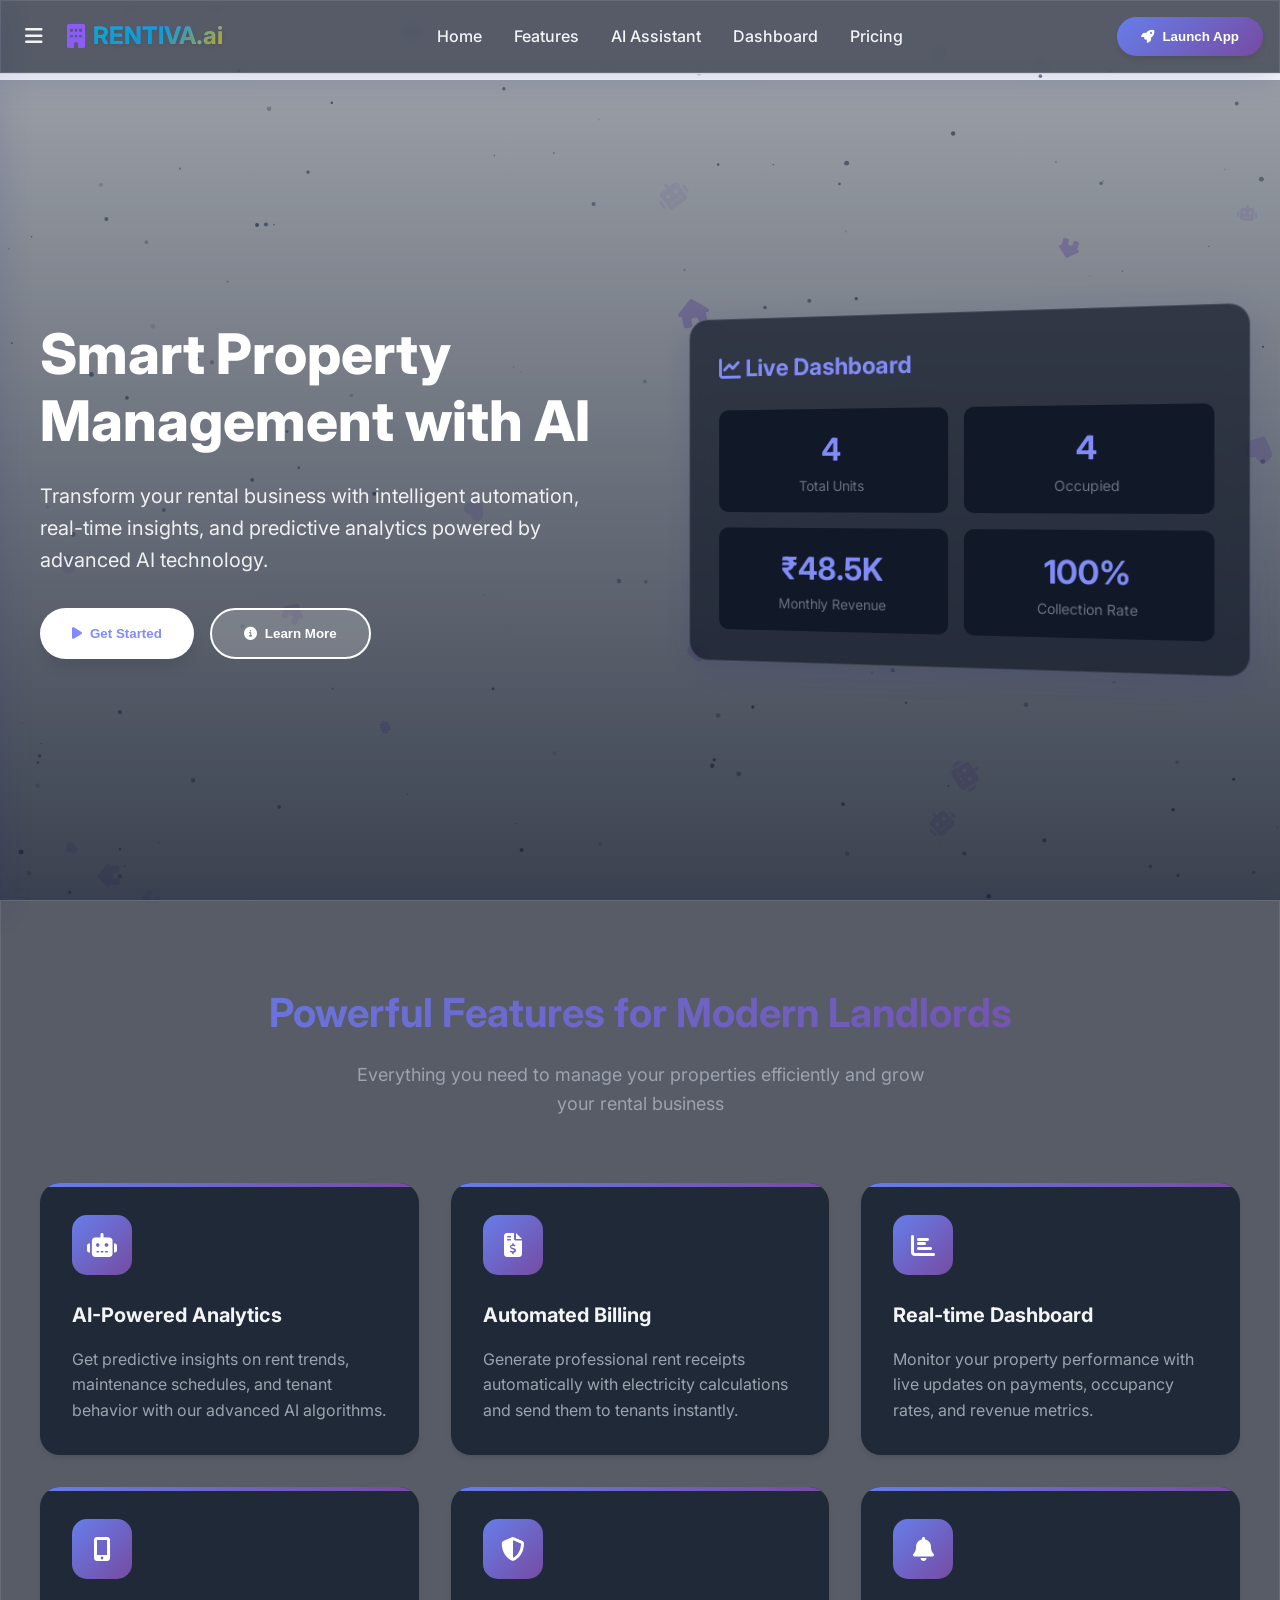
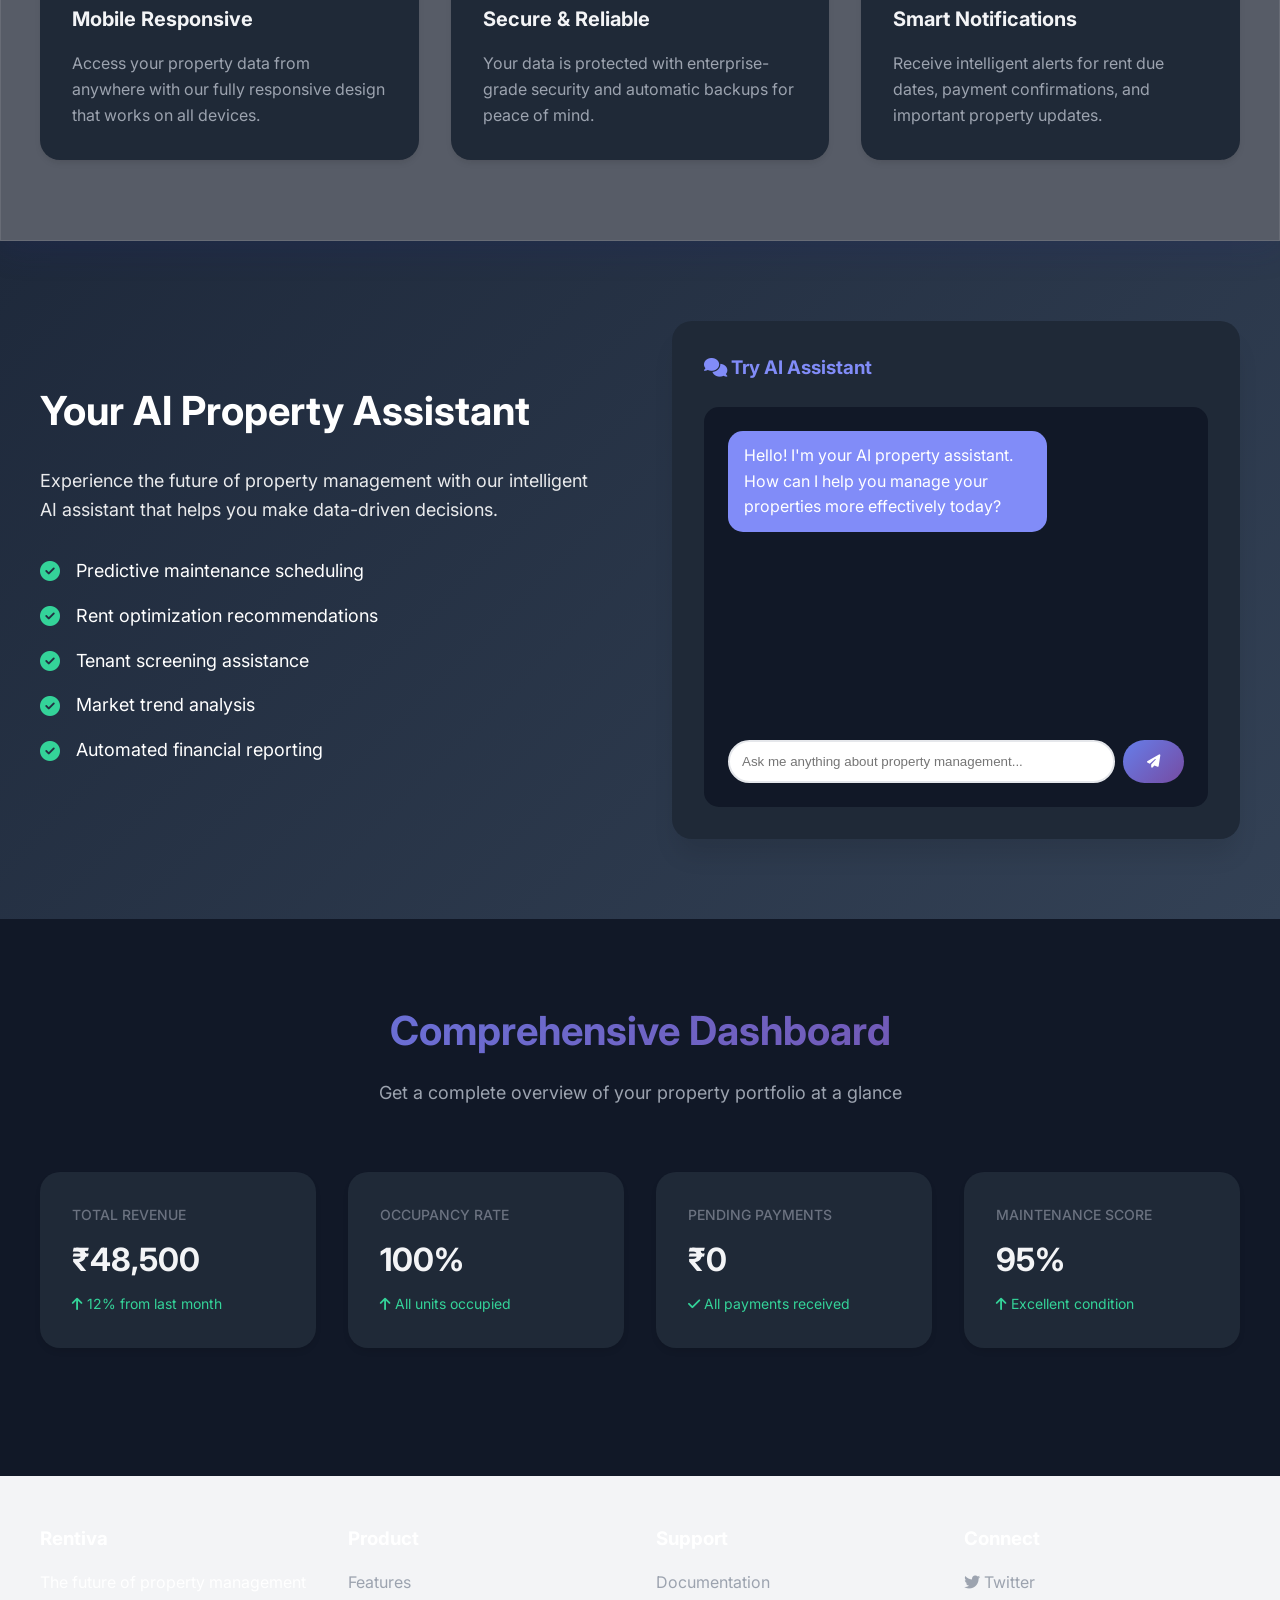
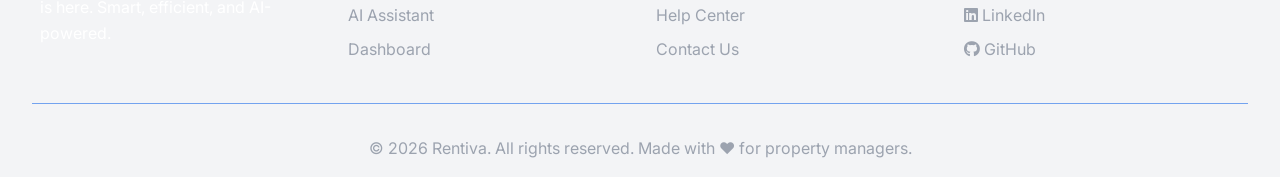
==== public/index.html @ 5ef9b789 "Added static HTML UI pages for Rentiva" ====
<!DOCTYPE html>
<html lang="en">

<head>
  <meta charset="UTF-8">
  <meta name="viewport" content="width=device-width, initial-scale=1.0">
  <title>RENTIVA.ai - AI-Powered Property Management</title>
  <link href="https://fonts.googleapis.com/css2?family=Inter:wght@300;400;500;600;700;800&display=swap"
    rel="stylesheet">
  <script src="https://cdn.tailwindcss.com"></script>
  <link rel="stylesheet" href="https://cdnjs.cloudflare.com/ajax/libs/font-awesome/6.4.0/css/all.min.css">
  <link rel="stylesheet" href="rentiva-gradient.css">
  <style>
    :root {
      --primary: #818cf8;
      --primary-dark: #6366f1;
      --secondary: #a78bfa;
      --accent: #f472b6;
      --success: #34d399;
      --warning: #fbbf24;
      --danger: #f87171;
      --dark: #f3f4f6;
      --light: #111827;
      --surface: #1f2937;
      --gradient: linear-gradient(135deg, #667eea 0%, #764ba2 100%);
      --gradient-2: linear-gradient(135deg, #f093fb 0%, #f5576c 100%);
      --shadow-sm: 0 1px 2px 0 rgba(0, 0, 0, 0.05);
      --shadow-md: 0 4px 6px -1px rgba(0, 0, 0, 0.1);
      --shadow-lg: 0 10px 15px -3px rgba(0, 0, 0, 0.1);
      --shadow-xl: 0 20px 25px -5px rgba(0, 0, 0, 0.1);
      --transition: all 0.3s cubic-bezier(0.4, 0, 0.2, 1);
    }

    /* Light theme (default) */
    body {
      --bg-color: #ffffff;
      --text-color: #1f2937;
      --text-muted: #6b7280;
      --text-secondary: #9ca3af;
      --card-bg: #ffffff;
      --border-color: #e5e7eb;
    }

    /* Dark theme */
    body[data-theme="dark"] {
      --bg-color: #111827;
      --text-color: #f9fafb;
      --text-muted: #9ca3af;
      --text-secondary: #6b7280;
      --card-bg: #1f2937;
      --border-color: #374151;
    }

    * {
      margin: 0;
      padding: 0;
      box-sizing: border-box;
    }

    body {
      font-family: 'Inter', sans-serif;
      line-height: 1.6;
      color: var(--text-color);
      background: var(--bg-color);
      min-height: 100vh;
      transition: var(--transition);
    }

    /* Navigation */
    nav {
      position: fixed;
      top: 0;
      width: 100%;
      background: var(--card-bg);
      border-bottom: 1px solid var(--border-color);
      -webkit-backdrop-filter: blur(10px);
      backdrop-filter: blur(10px);
      z-index: 1000;
      box-shadow: var(--shadow-md);
      transition: var(--transition);
    }

    .nav-container {
      max-width: 100%;
      /* Full width for far-left alignment */
      margin: 0;
      padding: 1rem 1rem;
      display: flex;
      justify-content: space-between;
      align-items: center;
    }

    .logo {
      font-size: 1.5rem;
      font-weight: 800;
      background: linear-gradient(135deg, #06b6d4 0%, #0ea5e9 50%, #eab308 100%);
      -webkit-background-clip: text;
      background-clip: text;
      color: transparent;
      -webkit-text-fill-color: transparent;
      display: flex;
      align-items: center;
      gap: 0.5rem;
      white-space: nowrap;
    }

    .nav-links {
      display: flex;
      gap: 2rem;
      list-style: none;
    }

    .nav-links a {
      text-decoration: none;
      color: var(--dark);
      font-weight: 500;
      transition: var(--transition);
      position: relative;
    }

    .nav-links a:hover {
      color: var(--primary);
    }

    .nav-links a::after {
      content: '';
      position: absolute;
      bottom: -5px;
      left: 0;
      width: 0;
      height: 2px;
      background: var(--primary);
      transition: var(--transition);
    }

    .nav-links a:hover::after {
      width: 100%;
    }

    .cta-button {
      background: var(--gradient);
      color: white;
      padding: 0.75rem 1.5rem;
      border: none;
      border-radius: 50px;
      font-weight: 600;
      cursor: pointer;
      transition: var(--transition);
      box-shadow: var(--shadow-md);
      text-decoration: none;
      display: inline-flex;
      align-items: center;
      gap: 0.5rem;
    }

    .cta-button:hover {
      transform: translateY(-2px);
      box-shadow: var(--shadow-xl);
    }

    /* Hero Section */
    .hero {
      margin-top: 80px;
      padding: 4rem 2rem;
      position: relative;
      overflow: hidden;
      min-height: calc(100vh - 80px);
      display: flex;
      align-items: center;
    }

    #bg-video {
      position: absolute;
      top: 50%;
      left: 50%;
      min-width: 100%;
      min-height: 100%;
      width: auto;
      height: auto;
      transform: translate(-50%, -50%);
      z-index: -1;
      object-fit: cover;
      filter: brightness(0.4);
    }


    .hero::before {
      content: '';
      position: absolute;
      top: 0;
      left: 0;
      right: 0;
      bottom: 0;
      background: linear-gradient(to bottom, rgba(17, 24, 39, 0.4), rgba(17, 24, 39, 0.8));
      z-index: 0;
    }


    .hero-container {
      max-width: 1200px;
      margin: 0 auto;
      display: grid;
      grid-template-columns: 1fr 1fr;
      gap: 4rem;
      align-items: center;
      position: relative;
      z-index: 1;
    }

    .hero-content h1 {
      font-size: 3.5rem;
      font-weight: 800;
      color: white;
      margin-bottom: 1.5rem;
      line-height: 1.2;
      animation: fadeInUp 0.8s ease-out;
    }

    .hero-content p {
      font-size: 1.25rem;
      color: rgba(255, 255, 255, 0.9);
      margin-bottom: 2rem;
      animation: fadeInUp 0.8s ease-out 0.2s both;
    }

    .hero-buttons {
      display: flex;
      gap: 1rem;
      animation: fadeInUp 0.8s ease-out 0.4s both;
    }

    .btn-primary,
    .btn-secondary {
      padding: 1rem 2rem;
      border: none;
      border-radius: 50px;
      font-weight: 600;
      cursor: pointer;
      transition: var(--transition);
      text-decoration: none;
      display: inline-flex;
      align-items: center;
      gap: 0.5rem;
    }

    .btn-primary {
      background: white;
      color: var(--primary);
      box-shadow: var(--shadow-lg);
    }

    .btn-primary:hover {
      transform: translateY(-2px);
      box-shadow: var(--shadow-xl);
    }

    .btn-secondary {
      background: rgba(255, 255, 255, 0.2);
      color: white;
      border: 2px solid white;
    }

    .btn-secondary:hover {
      background: white;
      color: var(--primary);
    }

    .hero-image {
      position: relative;
      animation: float 3s ease-in-out infinite;
    }

    .hero-card {
      background: var(--surface);
      border-radius: 20px;
      padding: 2rem;
      box-shadow: var(--shadow-xl);
      transform: perspective(1000px) rotateY(-10deg);
      transition: var(--transition);
    }

    .hero-card:hover {
      transform: perspective(1000px) rotateY(0deg);
    }

    .hero-card h3 {
      color: var(--primary);
      margin-bottom: 1rem;
      font-size: 1.5rem;
    }

    .stat-grid {
      display: grid;
      grid-template-columns: repeat(2, 1fr);
      gap: 1rem;
      margin-top: 1.5rem;
    }

    .stat-item {
      text-align: center;
      padding: 1rem;
      background: var(--light);
      border-radius: 10px;
    }

    .stat-number {
      font-size: 2rem;
      font-weight: 700;
      color: var(--primary);
    }

    .stat-label {
      font-size: 0.875rem;
      color: var(--text-muted);
    }

    /* Features Section */
    .features {
      padding: 5rem 2rem;
      background: var(--light);
    }

    .features-container {
      max-width: 1200px;
      margin: 0 auto;
    }

    .section-header {
      text-align: center;
      margin-bottom: 4rem;
    }

    .section-header h2 {
      font-size: 2.5rem;
      font-weight: 700;
      margin-bottom: 1rem;
      background: var(--gradient);
      -webkit-background-clip: text;
      -moz-background-clip: text;
      -ms-background-clip: text;
      background-clip: text;
      -webkit-text-fill-color: transparent;
    }

    .section-header p {
      font-size: 1.125rem;
      color: var(--text-secondary);
      max-width: 600px;
      margin: 0 auto;
    }

    .features-grid {
      display: grid;
      grid-template-columns: repeat(auto-fit, minmax(300px, 1fr));
      gap: 2rem;
    }

    .feature-card {
      background: var(--surface);
      padding: 2rem;
      border-radius: 20px;
      box-shadow: var(--shadow-md);
      transition: var(--transition);
      position: relative;
      overflow: hidden;
    }

    .feature-card::before {
      content: '';
      position: absolute;
      top: 0;
      left: 0;
      right: 0;
      height: 4px;
      background: var(--gradient);
    }

    .feature-card:hover {
      transform: translateY(-5px);
      box-shadow: var(--shadow-xl);
    }

    .feature-icon {
      width: 60px;
      height: 60px;
      background: var(--gradient);
      border-radius: 15px;
      display: flex;
      align-items: center;
      justify-content: center;
      margin-bottom: 1.5rem;
      font-size: 1.5rem;
      color: white;
    }

    .feature-card h3 {
      font-size: 1.25rem;
      margin-bottom: 1rem;
      color: var(--dark);
    }

    .feature-card p {
      color: var(--text-secondary);
      line-height: 1.6;
    }

    /* AI Section */
    .ai-section {
      padding: 5rem 2rem;
      background: linear-gradient(135deg, #1e293b 0%, #334155 100%);
      color: white;
    }

    .ai-container {
      max-width: 1200px;
      margin: 0 auto;
      display: grid;
      grid-template-columns: 1fr 1fr;
      gap: 4rem;
      align-items: center;
    }

    .ai-content h2 {
      font-size: 2.5rem;
      font-weight: 700;
      margin-bottom: 1.5rem;
    }

    .ai-content p {
      font-size: 1.125rem;
      margin-bottom: 2rem;
      opacity: 0.9;
    }

    .ai-features {
      list-style: none;
    }

    .ai-features li {
      display: flex;
      align-items: center;
      gap: 1rem;
      margin-bottom: 1rem;
      font-size: 1.125rem;
    }

    .ai-features i {
      color: var(--success);
      font-size: 1.25rem;
    }

    .ai-demo {
      background: var(--surface);
      border-radius: 20px;
      padding: 2rem;
      box-shadow: var(--shadow-xl);
      color: var(--dark);
    }

    .ai-demo h3 {
      color: var(--primary);
      margin-bottom: 1.5rem;
    }

    .chat-interface {
      background: var(--light);
      border-radius: 15px;
      padding: 1.5rem;
      height: 400px;
      display: flex;
      flex-direction: column;
    }

    .chat-messages {
      flex: 1;
      overflow-y: auto;
      margin-bottom: 1rem;
    }

    .message {
      margin-bottom: 1rem;
      display: flex;
      gap: 0.5rem;
    }

    .message.user {
      flex-direction: row-reverse;
    }

    .message-bubble {
      max-width: 70%;
      padding: 0.75rem 1rem;
      border-radius: 15px;
      background: var(--primary);
      color: white;
      position: relative;
      animation: messageSlide 0.3s ease-out;
    }

    .message.user .message-bubble {
      background: var(--gradient);
    }

    .typing-indicator {
      display: inline-flex;
      align-items: center;
      gap: 0.25rem;
    }

    .typing-dot {
      width: 8px;
      height: 8px;
      border-radius: 50%;
      background: currentColor;
      animation: typing 1.4s infinite;
    }

    .typing-dot:nth-child(2) {
      animation-delay: 0.2s;
    }

    .typing-dot:nth-child(3) {
      animation-delay: 0.4s;
    }

    @keyframes typing {

      0%,
      60%,
      100% {
        transform: translateY(0);
      }

      30% {
        transform: translateY(-10px);
      }
    }

    @keyframes messageSlide {
      from {
        opacity: 0;
        transform: translateY(20px);
      }

      to {
        opacity: 1;
        transform: translateY(0);
      }
    }

    .chat-input {
      display: flex;
      gap: 0.5rem;
    }

    .chat-input input {
      flex: 1;
      padding: 0.75rem;
      border: 2px solid #e5e7eb;
      border-radius: 25px;
      outline: none;
      transition: var(--transition);
    }

    .chat-input input:focus {
      border-color: var(--primary);
    }

    .chat-input button {
      background: var(--gradient);
      color: white;
      border: none;
      padding: 0.75rem 1.5rem;
      border-radius: 25px;
      cursor: pointer;
      transition: var(--transition);
    }

    /* Dashboard Section */
    .dashboard {
      padding: 5rem 2rem;
      background: var(--light);
    }

    .dashboard-container {
      max-width: 1200px;
      margin: 0 auto;
      color: var(--dark);
    }

    .dashboard-grid {
      display: grid;
      grid-template-columns: repeat(auto-fit, minmax(250px, 1fr));
      gap: 2rem;
      margin-bottom: 3rem;
    }

    .dashboard-card {
      background: var(--surface);
      padding: 2rem;
      border-radius: 20px;
      box-shadow: var(--shadow-md);
      transition: var(--transition);
    }

    .dashboard-card:hover {
      transform: translateY(-5px);
      box-shadow: var(--shadow-xl);
    }

    .dashboard-card h3 {
      color: var(--text-muted);
      font-size: 0.875rem;
      font-weight: 500;
      margin-bottom: 0.5rem;
      text-transform: uppercase;
    }

    .dashboard-card .value {
      font-size: 2rem;
      font-weight: 700;
      color: var(--dark);
    }

    .dashboard-card .change {
      font-size: 0.875rem;
      margin-top: 0.5rem;
    }

    .change.positive {
      color: var(--success);
    }

    .change.negative {
      color: var(--danger);
    }

    /* Footer */
    footer {
      background: var(--dark);
      color: white;
      padding: 3rem 2rem 1rem;
    }

    .footer-container {
      max-width: 1200px;
      margin: 0 auto;
      display: grid;
      grid-template-columns: repeat(auto-fit, minmax(250px, 1fr));
      gap: 2rem;
      margin-bottom: 2rem;
    }

    .footer-section h3 {
      margin-bottom: 1rem;
      color: white;
    }

    .footer-section ul {
      list-style: none;
    }

    .footer-section ul li {
      margin-bottom: 0.5rem;
    }

    .footer-section a {
      color: var(--text-secondary);
      text-decoration: none;
      transition: var(--transition);
    }

    .footer-section a:hover {
      color: white;
    }

    .footer-bottom {
      text-align: center;
      padding-top: 2rem;
      border-top: 1px solid #73a3ef;
      color: var(--text-secondary);
    }

    /* Animations */
    @keyframes fadeInUp {
      from {
        opacity: 0;
        transform: translateY(30px);
      }

      to {
        opacity: 1;
        transform: translateY(0);
      }
    }

    @keyframes float {

      0%,
      100% {
        transform: translateY(0);
      }

      50% {
        transform: translateY(-10px);
      }
    }

    /* Sidebar Styles */
    .sidebar {
      position: fixed;
      top: 0;
      left: -350px;
      width: 350px;
      height: 100vh;
      background: white;
      box-shadow: 2px 0 10px rgba(0, 0, 0, 0.1);
      z-index: 2000;
      transition: left 0.3s ease;
      overflow-y: auto;
    }

    .sidebar.active {
      left: 0;
    }

    .sidebar-header {
      padding: 2rem;
      background: var(--gradient);
      color: white;
      position: relative;
    }

    .profile-section {
      display: flex;
      align-items: center;
      gap: 1rem;
    }

    .profile-photo {
      position: relative;
      width: 60px;
      height: 60px;
    }

    .profile-photo img {
      width: 100%;
      height: 100%;
      border-radius: 50%;
      object-fit: cover;
      border: 3px solid white;
    }

    .profile-status {
      position: absolute;
      bottom: 0;
      right: 0;
      width: 16px;
      height: 16px;
      border-radius: 50%;
      border: 2px solid white;
    }

    .profile-status.online {
      background: #10b981;
    }

    .profile-status.offline {
      background: #6b7280;
    }

    .profile-info {
      flex: 1;
    }

    .user-type {
      font-size: 0.875rem;
      opacity: 0.9;
      font-weight: 500;
    }

    .user-name {
      font-size: 1.125rem;
      font-weight: 600;
    }

    .sidebar-close {
      position: absolute;
      top: 1rem;
      right: 1rem;
      background: rgba(255, 255, 255, 0.2);
      border: none;
      color: white;
      width: 30px;
      height: 30px;
      border-radius: 50%;
      cursor: pointer;
      display: flex;
      align-items: center;
      justify-content: center;
      transition: background 0.3s ease;
    }

    .sidebar-close:hover {
      background: rgba(255, 255, 255, 0.3);
    }

    .sidebar-content {
      padding: 2rem;
    }

    .sidebar-section {
      margin-bottom: 2rem;
    }

    .sidebar-section h4 {
      color: var(--dark);
      font-size: 0.875rem;
      font-weight: 600;
      text-transform: uppercase;
      margin-bottom: 1rem;
      opacity: 0.7;
    }

    .sidebar-btn {
      width: 100%;
      padding: 0.75rem 1rem;
      background: transparent;
      border: 1px solid #e5e7eb;
      border-radius: 8px;
      cursor: pointer;
      display: flex;
      align-items: center;
      gap: 0.75rem;
      font-size: 0.875rem;
      color: var(--dark);
      transition: all 0.3s ease;
      margin-bottom: 0.5rem;
    }

    .sidebar-btn:hover {
      background: var(--gradient);
      color: white;
      border-color: transparent;
    }

    .sidebar-btn.logout-btn {
      background: var(--danger);
      color: white;
      border-color: var(--danger);
    }

    .sidebar-btn.logout-btn:hover {
      background: #dc2626;
      border-color: #dc2626;
    }

    .sidebar-toggle {
      background: transparent;
      border: none;
      color: var(--dark);
      font-size: 1.25rem;
      cursor: pointer;
      padding: 0.5rem;
      border-radius: 8px;
      transition: background 0.3s ease;
    }

    .sidebar-toggle:hover {
      background: rgba(0, 0, 0, 0.1);
    }

    /* Auth Modal Styles */
    .auth-modal {
      position: fixed;
      top: 0;
      left: 0;
      width: 100%;
      height: 100%;
      background: rgba(0, 0, 0, 0.5);
      display: none;
      align-items: center;
      justify-content: center;
      z-index: 3000;
      -webkit-backdrop-filter: blur(5px);
      backdrop-filter: blur(5px);
    }

    .auth-modal.active {
      display: flex;
    }

    .auth-modal-content {
      background: white;
      border-radius: 20px;
      width: 90%;
      max-width: 500px;
      max-height: 90vh;
      overflow-y: auto;
      position: relative;
      animation: modalSlideIn 0.3s ease;
    }

    @keyframes modalSlideIn {
      from {
        opacity: 0;
        transform: translateY(-50px);
      }

      to {
        opacity: 1;
        transform: translateY(0);
      }
    }

    .auth-modal-header {
      padding: 2rem 2rem 1rem;
      border-bottom: 1px solid #e5e7eb;
      display: flex;
      justify-content: space-between;
      align-items: center;
    }

    .auth-modal-header h2 {
      color: var(--dark);
      font-size: 1.5rem;
      margin: 0;
    }

    .modal-close {
      background: transparent;
      border: none;
      color: var(--text-muted);
      font-size: 1.25rem;
      cursor: pointer;
      width: 30px;
      height: 30px;
      border-radius: 50%;
      display: flex;
      align-items: center;
      justify-content: center;
      transition: background 0.3s ease;
    }

    .modal-close:hover {
      background: rgba(0, 0, 0, 0.1);
    }

    .auth-tabs {
      display: flex;
      padding: 1rem 2rem 0;
      gap: 1rem;
    }

    .auth-tab {
      flex: 1;
      padding: 0.75rem 1rem;
      background: transparent;
      border: 2px solid #e5e7eb;
      border-radius: 10px;
      cursor: pointer;
      font-weight: 500;
      color: var(--dark);
      transition: all 0.3s ease;
      display: flex;
      align-items: center;
      justify-content: center;
      gap: 0.5rem;
    }

    .auth-tab.active {
      background: var(--gradient);
      color: white;
      border-color: transparent;
    }

    .auth-forms {
      padding: 2rem;
    }

    .auth-form {
      animation: fadeIn 0.3s ease;
    }

    @keyframes fadeIn {
      from {
        opacity: 0;
      }

      to {
        opacity: 1;
      }
    }

    .form-sections {
      margin-bottom: 1.5rem;
    }

    .form-section {
      display: none;
    }

    .form-section.active {
      display: block;
    }

    .form-section h3 {
      color: var(--dark);
      font-size: 1.25rem;
      margin-bottom: 1.5rem;
      text-align: center;
    }

    .form-group {
      margin-bottom: 1.5rem;
    }

    .form-group label {
      display: block;
      margin-bottom: 0.5rem;
      color: var(--dark);
      font-weight: 500;
    }

    .form-group input {
      width: 100%;
      padding: 0.75rem 1rem;
      border: 2px solid #e5e7eb;
      border-radius: 10px;
      font-size: 1rem;
      transition: border-color 0.3s ease;
    }

    .form-group input:focus {
      outline: none;
      border-color: var(--primary);
    }

    .auth-submit-btn {
      width: 100%;
      padding: 1rem;
      background: var(--gradient);
      color: white;
      border: none;
      border-radius: 10px;
      font-size: 1rem;
      font-weight: 600;
      cursor: pointer;
      transition: transform 0.3s ease;
    }

    .auth-submit-btn:hover {
      transform: translateY(-2px);
    }

    .form-switch {
      text-align: center;
      margin-top: 1rem;
      color: var(--text-muted);
    }

    .form-switch a {
      color: var(--primary);
      text-decoration: none;
      font-weight: 500;
    }

    .form-switch a:hover {
      text-decoration: underline;
    }

    .auth-divider {
      text-align: center;
      margin: 2rem 0;
      position: relative;
    }

    .auth-divider::before {
      content: '';
      position: absolute;
      top: 50%;
      left: 0;
      right: 0;
      height: 1px;
      background: #e5e7eb;
    }

    .auth-divider span {
      background: white;
      padding: 0 1rem;
      color: var(--text-muted);
      font-size: 0.875rem;
    }

    .google-auth-btn {
      width: 100%;
      padding: 1rem;
      background: white;
      color: var(--dark);
      border: 2px solid #e5e7eb;
      border-radius: 10px;
      font-size: 1rem;
      font-weight: 600;
      cursor: pointer;
      transition: all 0.3s ease;
      display: flex;
      align-items: center;
      justify-content: center;
      gap: 0.75rem;
    }

    .google-auth-btn:hover {
      background: #f8f9fa;
      border-color: #d1d5db;
    }

    /* Mobile Responsive */
    @media (max-width: 768px) {
      .sidebar {
        width: 100%;
        left: -100%;
      }

      .auth-modal-content {
        width: 95%;
        margin: 1rem;
      }

      .nav-links {
        display: none;
      }

      .sidebar-toggle {
        display: block !important;
      }

      .hero-container {
        grid-template-columns: 1fr;
        text-align: center;
      }

      .hero-content h1 {
        font-size: 2.5rem;
      }

      .hero-buttons {
        justify-content: center;
        flex-wrap: wrap;
      }

      .ai-container {
        grid-template-columns: 1fr;
      }

      .dashboard-grid {
        grid-template-columns: 1fr;
      }
    }

    /* Profile Upload Styles */
    .profile-upload-container {
      display: flex;
      align-items: center;
      gap: 1rem;
      margin-bottom: 1rem;
    }

    .profile-preview {
      width: 80px;
      height: 80px;
      border-radius: 50%;
      background: var(--light);
      border: 2px solid var(--border-color);
      display: flex;
      align-items: center;
      justify-content: center;
      overflow: hidden;
      transition: all 0.3s ease;
    }

    .profile-preview img {
      width: 100%;
      height: 100%;
      object-fit: cover;
    }

    .profile-preview i {
      font-size: 2rem;
      color: var(--text-muted);
    }

    .profile-upload-btn {
      padding: 0.5rem 1rem;
      background: var(--primary);
      color: white;
      border: none;
      border-radius: 8px;
      cursor: pointer;
      font-size: 0.875rem;
      transition: all 0.3s ease;
    }

    .profile-upload-btn:hover {
      background: var(--primary-dark);
      transform: translateY(-1px);
    }

    /* Utility classes for inline style replacement */
    .hidden-btn,
    .hidden-element {
      display: none !important;
    }

    .flex-gap-half {
      display: flex;
      gap: 0.5rem;
    }

    .pos-rel-flex {
      position: relative;
      flex: 1;
    }

    .primary-color-static {
      color: var(--primary);
      position: static;
    }

    .flex-col-gap {
      display: flex;
      gap: 0.5rem;
      flex-direction: column;
    }

    .pos-rel {
      position: relative;
    }

    .small-bold-text {
      font-size: 0.85rem;
      font-weight: 600;
    }

    .otp-timer-container {
      display: flex;
      justify-content: space-between;
      align-items: center;
      margin-top: 0.5rem;
    }

    .otp-input-style {
      letter-spacing: 4px;
      font-weight: 700;
    }

    .nav-left-flex {
      display: flex;
      align-items: center;
      gap: 1rem;
    }

    .sidebar-toggle {
      color: var(--dark);
    }

    .sync-btn-style {
      padding: 0 1rem;
      border: 2px solid #e5e7eb;
      background: white;
      border-radius: 12px;
      cursor: pointer;
    }

    .otp-gen-btn-style {
      width: 100%;
      padding: 0.75rem;
      font-size: 0.9rem;
      justify-content: center;
      background: rgba(99, 102, 241, 0.1);
      color: var(--primary);
      border: 1px solid var(--primary);
    }
  </style>
</head>

<body>
  <!-- Sidebar -->
  <div class="sidebar" id="sidebar">
    <div class="sidebar-header">
      <div class="profile-section">
        <div class="profile-photo">
          <img src="https://picsum.photos/seed/user123/100/100.jpg" alt="Profile" id="profile-img">
          <div class="profile-status online"></div>
        </div>
        <div class="profile-info">
          <div class="user-type" id="user-type">GUEST</div>
          <div class="user-name" id="user-name">Not Signed In</div>
        </div>
      </div>
      <button class="sidebar-close" onclick="toggleSidebar()" title="Close sidebar">
        <i class="fas fa-times"></i>
      </button>
    </div>

    <div class="sidebar-content">
      <div class="sidebar-section">
        <h4>Account</h4>
        <button class="sidebar-btn" onclick="openAuthModal()">
          <i class="fas fa-sign-in-alt"></i> Login / Sign Up
        </button>
        <button class="sidebar-btn" onclick="toggleTheme()">
          <i class="fas fa-moon" id="theme-icon"></i> <span id="theme-text">Dark Mode</span>
        </button>
        <button class="sidebar-btn" onclick="toggleNotifications()">
          <i class="fas fa-bell" id="notification-icon"></i> <span id="notification-text">Notifications: ON</span>
        </button>
      </div>

      <div class="sidebar-section">
        <h4>Actions</h4>
        <button class="sidebar-btn" onclick="window.location.href='chat.html'">
          <i class="fas fa-comments text-indigo-500"></i> Rentiva Chat
        </button>
        <button class="sidebar-btn" onclick="goToOwner()" id="owner-btn" class="hidden-btn">
          <i class="fas fa-home"></i> Owner Portal
        </button>
        <button class="sidebar-btn" onclick="goToTenant()" id="tenant-btn" class="hidden-btn">
          <i class="fas fa-user"></i> Tenant Portal
        </button>
        <button class="sidebar-btn logout-btn" onclick="signOut()" id="signout-btn" class="hidden-btn">
          <i class="fas fa-sign-out-alt"></i> Sign Out
        </button>
      </div>
    </div>
  </div>

  <!-- Auth Modal -->
  <div class="auth-modal" id="authModal">
    <div class="auth-modal-content">
      <div class="auth-modal-header">
        <h2>Welcome to Rentiva</h2>
        <button class="modal-close" onclick="closeAuthModal()">
          <i class="fas fa-times"></i>
        </button>
      </div>

      <div class="auth-tabs">
        <button class="auth-tab active" onclick="switchAuthTab('owner')">
          <i class="fas fa-home"></i> Sign up as Owner
        </button>
        <button class="auth-tab" onclick="switchAuthTab('tenant')">
          <i class="fas fa-user"></i> Sign up as Tenant
        </button>
      </div>

      <div class="auth-forms">
        <!-- Owner Form -->
        <div class="auth-form" id="ownerForm">
          <div class="form-sections">
            <div class="form-section active" id="ownerLogin">
              <h3>Login as Owner</h3>
              <form onsubmit="handleLogin(event, 'owner')">
                <div class="form-group">
                  <label>Email</label>
                  <input type="email" required placeholder="owner@example.com">
                </div>
                <div class="form-group">
                  <label>Password</label>
                  <input type="password" required placeholder="Enter your password">
                </div>
                <button type="submit" class="auth-submit-btn">
                  <i class="fas fa-sign-in-alt"></i> Login as Owner
                </button>
              </form>
              <p class="form-switch">
                Don't have an account? <a href="#" onclick="switchFormSection('owner', 'signup')">Sign up</a>
              </p>
            </div>

            <div class="form-section" id="ownerSignup">
              <h3>Sign up as Owner</h3>
              <form onsubmit="handleSignup(event, 'owner')">
                <div class="form-group">
                  <label>Profile Picture</label>
                  <div class="profile-upload-container">
                    <div class="profile-preview" id="ownerProfilePreview">
                      <i class="fas fa-user"></i>
                    </div>
                    <input type="file" id="ownerProfilePic" accept="image/*" onchange="previewProfileImage('owner')" style="display: none;">
                    <button type="button" class="profile-upload-btn" onclick="document.getElementById('ownerProfilePic').click()">
                      <i class="fas fa-camera"></i> Upload Photo
                    </button>
                  </div>
                </div>
                <div class="form-group">
                  <label>Full Name</label>
                  <input type="text" required placeholder="John Doe">
                </div>
                <div class="form-group">
                  <label>Email</label>
                  <input type="email" required placeholder="owner@example.com">
                  <i class="fas fa-envelope"></i>
                </div>
                <!-- Phone & Contact Sync -->
                <div class="form-group">
                  <label>Phone Number</label>
                  <div class="flex-gap-half">
                    <div class="pos-rel-flex">
                      <input type="tel" id="ownerPhone" required placeholder="+91 98765 43210">
                      <i class="fas fa-phone"></i>
                    </div>
                    <button type="button" class="icon-btn-sync" onclick="syncContacts('ownerPhone')"
                      title="Sync Contacts"
                      class="sync-btn-style">
                      <i class="fas fa-address-book" class="primary-color-static"></i>
                    </button>
                  </div>
                </div>
                <!-- OTP Section -->
                <div class="form-group" id="owner-otp-section">
                  <label>OTP Verification</label>
                  <div class="otp-container" class="flex-col-gap">
                    <button type="button" id="owner-generate-btn" class="btn-secondary" onclick="generateOTP('owner')"
                      class="otp-gen-btn-style">
                      Generate OTP
                    </button>
                    <div id="owner-otp-input-group" class="hidden-btn">
                      <div class="pos-rel">
                        <input type="text" id="owner-otp-input" placeholder="Enter 6-digit OTP" maxlength="6" class="otp-input-style">
                        <i class="fas fa-key"></i>
                      </div>
                      <div
                        class="otp-timer-container">
                        <span id="owner-timer" class="small-muted-text">00:00</span>
                        <span id="owner-otp-status" class="small-bold-text"></span>
                      </div>
                    </div>
                  </div>
                </div>
                <div class="form-group">
                  <label>Password</label>
                  <input type="password" required placeholder="Create a password">
                </div>
                <button type="submit" class="auth-submit-btn">
                  <i class="fas fa-user-plus"></i> Sign up as Owner
                </button>
              </form>
              <p class="form-switch">
                Already have an account? <a href="#" onclick="switchFormSection('owner', 'login')">Login</a>
              </p>
            </div>
          </div>

          <div class="auth-divider">
            <span>OR</span>
          </div>

          <button class="google-auth-btn" onclick="handleGoogleAuth('owner')">
            <i class="fab fa-google"></i> Continue with Google
          </button>
        </div>

        <!-- Tenant Form -->
        <div class="auth-form" id="tenantForm" class="hidden-btn">
          <div class="form-sections">
            <div class="form-section active" id="tenantLogin">
              <h3>Login as Tenant</h3>
              <form onsubmit="handleLogin(event, 'tenant')">
                <div class="form-group">
                  <label>Email</label>
                  <input type="email" required placeholder="tenant@example.com">
                </div>
                <div class="form-group">
                  <label>Password</label>
                  <input type="password" required placeholder="Enter your password">
                </div>
                <button type="submit" class="auth-submit-btn">
                  <i class="fas fa-sign-in-alt"></i> Login as Tenant
                </button>
              </form>
              <p class="form-switch">
                Don't have an account? <a href="#" onclick="switchFormSection('tenant', 'signup')">Sign up</a>
              </p>
            </div>

            <div class="form-section" id="tenantSignup">
              <h3>Sign up as Tenant</h3>
              <form onsubmit="handleSignup(event, 'tenant')">
                <div class="form-group">
                  <label>Profile Picture</label>
                  <div class="profile-upload-container">
                    <div class="profile-preview" id="tenantProfilePreview">
                      <i class="fas fa-user"></i>
                    </div>
                    <input type="file" id="tenantProfilePic" accept="image/*" onchange="previewProfileImage('tenant')" style="display: none;">
                    <button type="button" class="profile-upload-btn" onclick="document.getElementById('tenantProfilePic').click()">
                      <i class="fas fa-camera"></i> Upload Photo
                    </button>
                  </div>
                </div>
                <div class="form-group">
                  <label>Full Name</label>
                  <input type="text" required placeholder="Jane Smith">
                </div>
                <div class="form-group">
                  <label>Email</label>
                  <input type="email" required placeholder="tenant@example.com">
                  <i class="fas fa-envelope"></i>
                </div>
                <!-- Phone & Contact Sync -->
                <div class="form-group">
                  <label>Phone Number</label>
                  <div class="flex-gap-half">
                    <div class="pos-rel-flex">
                      <input type="tel" id="tenantPhone" required placeholder="+91 98765 43210">
                      <i class="fas fa-phone"></i>
                    </div>
                    <button type="button" class="icon-btn-sync" onclick="syncContacts('tenantPhone')"
                      title="Sync Contacts"
                      class="sync-btn-style">
                      <i class="fas fa-address-book" class="primary-color-static"></i>
                    </button>
                  </div>
                </div>
                <!-- OTP Section -->
                <div class="form-group" id="tenant-otp-section">
                  <label>OTP Verification</label>
                  <div class="otp-container" class="flex-col-gap">
                    <button type="button" id="tenant-generate-btn" class="btn-secondary" onclick="generateOTP('tenant')"
                      class="otp-gen-btn-style">
                      Generate OTP
                    </button>
                    <div id="tenant-otp-input-group" class="hidden-btn">
                      <div class="pos-rel">
                        <input type="text" id="tenant-otp-input" placeholder="Enter 6-digit OTP" maxlength="6" class="otp-input-style">
                        <i class="fas fa-key"></i>
                      </div>
                      <div class="otp-timer-container">
                        <span id="tenant-timer" class="small-muted-text">00:00</span>
                        <span id="tenant-otp-status" class="small-bold-text"></span>
                      </div>
                    </div>
                  </div>
                </div>
                <div class="form-group">
                  <label>Password</label>
                  <input type="password" required placeholder="Create a password">
                </div>
                <button type="submit" class="auth-submit-btn">
                  <i class="fas fa-user-plus"></i> Sign up as Tenant
                </button>
              </form>
              <p class="form-switch">
                Already have an account? <a href="#" onclick="switchFormSection('tenant', 'login')">Login</a>
              </p>
            </div>
          </div>

          <div class="auth-divider">
            <span>OR</span>
          </div>

          <button class="google-auth-btn" onclick="handleGoogleAuth('tenant')">
            <i class="fab fa-google"></i> Continue with Google
          </button>
        </div>
      </div>
    </div>
  </div>

  <!-- Navigation -->
  <nav id="navbar">
    <div class="nav-container">
      <div class="nav-left nav-left-flex">
        <button class="sidebar-toggle" onclick="toggleSidebar()" title="Toggle sidebar">
          <i class="fas fa-bars"></i>
        </button>
        <div class="logo">
          <i class="fas fa-building"></i>
          <span class="rentiva-heading">RENTIVA.ai</span>
        </div>
      </div>
      <ul class="nav-links">
        <li><a href="#home">Home</a></li>
        <li><a href="#features">Features</a></li>
        <li><a href="#ai">AI Assistant</a></li>
        <li><a href="#dashboard">Dashboard</a></li>
        <li><a href="pricing.html">Pricing</a></li>
      </ul>
      <button onclick="handleLaunchApp()" class="cta-button">
        <i class="fas fa-rocket"></i> Launch App
      </button>
    </div>
  </nav>

  <!-- Hero Section -->
  <section id="home" class="hero">
    <video autoplay muted loop id="bg-video">
      <source src="video.mp4" type="video/mp4">
    </video>
    <div class="hero-container">


      <div class="hero-content">
        <h1>Smart Property Management with AI</h1>
        <p>Transform your rental business with intelligent automation, real-time insights, and predictive analytics
          powered by advanced AI technology.</p>
        <div class="hero-buttons">
          <button onclick="handleLaunchApp()" class="btn-primary">
            <i class="fas fa-play"></i> Get Started
          </button>
          <button class="btn-secondary" onclick="scrollToSection('features')">
            <i class="fas fa-info-circle"></i> Learn More
          </button>
        </div>
      </div>
      <div class="hero-image">
        <div class="hero-card">
          <h3><i class="fas fa-chart-line"></i> Live Dashboard</h3>
          <div class="stat-grid">
            <div class="stat-item">
              <div class="stat-number">4</div>
              <div class="stat-label">Total Units</div>
            </div>
            <div class="stat-item">
              <div class="stat-number">4</div>
              <div class="stat-label">Occupied</div>
            </div>
            <div class="stat-item">
              <div class="stat-number">₹48.5K</div>
              <div class="stat-label">Monthly Revenue</div>
            </div>
            <div class="stat-item">
              <div class="stat-number">100%</div>
              <div class="stat-label">Collection Rate</div>
            </div>
          </div>
        </div>
      </div>
    </div>
  </section>

  <!-- Features Section -->
  <section class="features" id="features">
    <div class="features-container">
      <div class="section-header">
        <h2>Powerful Features for Modern Landlords</h2>
        <p>Everything you need to manage your properties efficiently and grow your rental business</p>
      </div>
      <div class="features-grid">
        <div class="feature-card">
          <div class="feature-icon">
            <i class="fas fa-robot"></i>
          </div>
          <h3>AI-Powered Analytics</h3>
          <p>Get predictive insights on rent trends, maintenance schedules, and tenant behavior with our advanced AI
            algorithms.</p>
        </div>
        <div class="feature-card">
          <div class="feature-icon">
            <i class="fas fa-file-invoice-dollar"></i>
          </div>
          <h3>Automated Billing</h3>
          <p>Generate professional rent receipts automatically with electricity calculations and send them to tenants
            instantly.</p>
        </div>
        <div class="feature-card">
          <div class="feature-icon">
            <i class="fas fa-chart-bar"></i>
          </div>
          <h3>Real-time Dashboard</h3>
          <p>Monitor your property performance with live updates on payments, occupancy rates, and revenue metrics.</p>
        </div>
        <div class="feature-card">
          <div class="feature-icon">
            <i class="fas fa-mobile-alt"></i>
          </div>
          <h3>Mobile Responsive</h3>
          <p>Access your property data from anywhere with our fully responsive design that works on all devices.</p>
        </div>
        <div class="feature-card">
          <div class="feature-icon">
            <i class="fas fa-shield-alt"></i>
          </div>
          <h3>Secure & Reliable</h3>
          <p>Your data is protected with enterprise-grade security and automatic backups for peace of mind.</p>
        </div>
        <div class="feature-card">
          <div class="feature-icon">
            <i class="fas fa-bell"></i>
          </div>
          <h3>Smart Notifications</h3>
          <p>Receive intelligent alerts for rent due dates, payment confirmations, and important property updates.</p>
        </div>
      </div>
    </div>
  </section>

  <!-- AI Section -->
  <section class="ai-section" id="ai">
    <div class="ai-container">
      <div class="ai-content">
        <h2>Your AI Property Assistant</h2>
        <p>Experience the future of property management with our intelligent AI assistant that helps you make
          data-driven decisions.</p>
        <ul class="ai-features">
          <li><i class="fas fa-check-circle"></i> Predictive maintenance scheduling</li>
          <li><i class="fas fa-check-circle"></i> Rent optimization recommendations</li>
          <li><i class="fas fa-check-circle"></i> Tenant screening assistance</li>
          <li><i class="fas fa-check-circle"></i> Market trend analysis</li>
          <li><i class="fas fa-check-circle"></i> Automated financial reporting</li>
        </ul>
      </div>
      <div class="ai-demo">
        <h3><i class="fas fa-comments"></i> Try AI Assistant</h3>
        <div class="chat-interface">
          <div class="chat-messages" id="chat-messages">
            <div class="message">
              <div class="message-bubble">
                Hello! I'm your AI property assistant. How can I help you manage your properties more effectively today?
              </div>
            </div>
          </div>
          <div class="chat-input">
            <input type="text" id="ai-input" placeholder="Ask me anything about property management...">
            <button onclick="sendAIMessage()" title="Send message">
              <i class="fas fa-paper-plane"></i>
            </button>
          </div>
        </div>
      </div>
    </div>
  </section>

  <!-- Dashboard Preview -->
  <section class="dashboard" id="dashboard">
    <div class="dashboard-container">
      <div class="section-header">
        <h2>Comprehensive Dashboard</h2>
        <p>Get a complete overview of your property portfolio at a glance</p>
      </div>
      <div class="dashboard-grid">
        <div class="dashboard-card">
          <h3>Total Revenue</h3>
          <div class="value">₹48,500</div>
          <div class="change positive">
            <i class="fas fa-arrow-up"></i> 12% from last month
          </div>
        </div>
        <div class="dashboard-card">
          <h3>Occupancy Rate</h3>
          <div class="value">100%</div>
          <div class="change positive">
            <i class="fas fa-arrow-up"></i> All units occupied
          </div>
        </div>
        <div class="dashboard-card">
          <h3>Pending Payments</h3>
          <div class="value">₹0</div>
          <div class="change positive">
            <i class="fas fa-check"></i> All payments received
          </div>
        </div>
        <div class="dashboard-card">
          <h3>Maintenance Score</h3>
          <div class="value">95%</div>
          <div class="change positive">
            <i class="fas fa-arrow-up"></i> Excellent condition
          </div>
        </div>
      </div>
    </div>
  </section>

  <!-- Footer -->
  <footer>
    <div class="footer-container">
      <div class="footer-section">
        <h3>Rentiva</h3>
        <p>The future of property management is here. Smart, efficient, and AI-powered.</p>
      </div>
      <div class="footer-section">
        <h3>Product</h3>
        <ul>
          <li><a href="#features">Features</a></li>
          <li><a href="#ai">AI Assistant</a></li>
          <li><a href="#dashboard">Dashboard</a></li>
        </ul>
      </div>
      <div class="footer-section">
        <h3>Support</h3>
        <ul>
          <li><a href="#">Documentation</a></li>
          <li><a href="#">Help Center</a></li>
          <li><a href="#">Contact Us</a></li>
        </ul>
      </div>
      <div class="footer-section">
        <h3>Connect</h3>
        <ul>
          <li><a href="#"><i class="fab fa-twitter"></i> Twitter</a></li>
          <li><a href="#"><i class="fab fa-linkedin"></i> LinkedIn</a></li>
          <li><a href="#"><i class="fab fa-github"></i> GitHub</a></li>
        </ul>
      </div>
    </div>
    <div class="footer-bottom">
      <p>&copy; 2026 Rentiva. All rights reserved. Made with ❤️ for property managers.</p>
    </div>
  </footer>

  <!-- Firebase SDK -->
  <script type="module">
    import { initializeApp } from "https://www.gstatic.com/firebasejs/11.1.0/firebase-app.js";
    import {
      getAuth,
      signInWithEmailAndPassword,
      createUserWithEmailAndPassword,
      signInWithPopup,
      GoogleAuthProvider,
      signOut,
      onAuthStateChanged
    } from "https://www.gstatic.com/firebasejs/11.1.0/firebase-auth.js";
    import { 
      getFirestore, 
      doc, 
      setDoc, 
      getDoc, 
      updateDoc,
      serverTimestamp 
    } from "https://www.gstatic.com/firebasejs/11.1.0/firebase-firestore.js";

    // Firebase configuration (Placeholder - update with actual config via MCP once logged in)
    const firebaseConfig = {
      apiKey: "AIzaSyCG8oXE_17nrbzKZ2v68aEhNYkhrGyiPjU",
      authDomain: "rentiva-ai.firebaseapp.com",
      projectId: "rentiva-ai",
      storageBucket: "rentiva-ai.firebasestorage.app",
      messagingSenderId: "72917717553",
      appId: "1:72917717553:web:c4c163e171b5c73a733b10",
      measurementId: "G-1PT2RQW0QF"
    };

    const app = initializeApp(firebaseConfig);
    const auth = getAuth(app);
    const db = getFirestore(app);

    // Global state (Move to window for module script access)
    window.currentUser = null;
    window.generatedOTPs = {};
    window.notificationsEnabled = true;
    window.darkMode = false;

    // Navigation logic
    window.handleLaunchApp = () => {
      if (window.currentUser) {
        if (window.currentUser.type === 'owner') {
          window.location.href = 'owner.html';
        } else {
          window.location.href = 'tenant.html';
        }
      } else {
        openAuthModal();
      }
    };

    window.handleDashboardLink = (e) => {
      e.preventDefault();
      if (window.currentUser) {
        scrollToSection('dashboard');
      } else {
        openAuthModal();
      }
    };

    const provider = new GoogleAuthProvider();
    provider.setCustomParameters({
      prompt: 'select_account'
    });




    // Export functions to window for use in HTML onclick handlers
    window.handleLogin = async (event, userType) => {
      event.preventDefault();
      const form = event.target;
      const email = form.querySelector('input[type="email"]').value;
      const password = form.querySelector('input[type="password"]').value;

      try {
        const userCredential = await signInWithEmailAndPassword(auth, email, password);
        const user = userCredential.user;
        
        // Fetch role from Firestore
        const userDoc = await getDoc(doc(db, 'users', user.uid));
        let finalUserType = userType; // Fallback to button clicked
        
        if (userDoc.exists()) {
          const userData = userDoc.data();
          finalUserType = userData.role?.toLowerCase() || userType;
        }

        localStorage.setItem('userType', finalUserType);
        showNotification(`Welcome back! Logged in as ${finalUserType}.`, 'success');
        closeAuthModal();
        
        setTimeout(() => {
          window.location.href = `${finalUserType}.html`;
        }, 1000);
      } catch (error) {
        console.error("Login Error:", error);
        showNotification(error.message, 'error');
      }

    };

    window.handleSignup = async (event, userType) => {
      event.preventDefault();
      const form = event.target;
      const email = form.querySelector('input[type="email"]').value;
      const password = form.querySelector('input[type="password"]').value;
      const name = form.querySelector('input[type="text"]').value;

      // Check OTP verification if required (keeping existing logic flow)
      if (window.generatedOTPs[userType] && window.generatedOTPs[userType].verified) {
        try {
          const userCredential = await createUserWithEmailAndPassword(auth, email, password);
          const user = userCredential.user;
          
          // Save role and info to Firestore
          await setDoc(doc(db, 'users', user.uid), {
            uid: user.uid,
            email: user.email,
            displayName: name,
            role: userType.charAt(0).toUpperCase() + userType.slice(1), // Store as 'Owner' or 'Tenant'
            createdAt: serverTimestamp(),
            lastSeen: serverTimestamp()
          });

          localStorage.setItem('userType', userType);
          showNotification(`Welcome to Rentiva, ${name}! Account created.`, 'success');
          closeAuthModal();
          
          setTimeout(() => {
            window.location.href = `${userType}.html`;
          }, 1000);
        } catch (error) {
          console.error("Signup Error:", error);
          showNotification(error.message, 'error');
        }

      } else {
        showNotification('Please verify your phone number with OTP first.', 'error');
        const otpInput = document.getElementById(`${userType}-otp-input`);
        if (otpInput) otpInput.focus();
      }
    };

    window.handleGoogleAuth = async (userType) => {
      try {
        console.log("Initiating Google Auth for type:", userType);
        const result = await signInWithPopup(auth, provider);
        const user = result.user;
        // Persist userType BEFORE redirect so portals and onAuthStateChanged can read it
        localStorage.setItem('userType', userType);
        showNotification(`Successfully authenticated with Google as ${user.displayName}!`, 'success');
        closeAuthModal();

        // Ensure user data is consistent
        window.currentUser = {
          uid: user.uid,
          email: user.email,
          displayName: user.displayName,
          photoURL: user.photoURL,
          type: userType
        };

        // Redirect based on userType
        setTimeout(() => {
          window.location.href = `${userType}.html`;
        }, 1200);
      } catch (error) {
        console.error("Google Auth Full Error:", error);
        console.error("Error Code:", error.code);
        console.error("Error Message:", error.message);

        if (error.code === 'auth/popup-blocked') {
          showNotification('Sign-in popup was blocked. Please enable popups for this site.', 'error');
        } else if (error.code === 'auth/cancelled-popup-request') {
          // Ignore cancellation
        } else if (error.code === 'auth/unauthorized-domain') {
          showNotification('This domain is not authorized for Google Sign-In in Firebase. Please add it to Authorized Domains.', 'error');
        } else {
          showNotification(`Auth Error: ${error.message} (${error.code})`, 'error');
        }
      }
    };

    window.signOutUser = async () => {
      try {
        await signOut(auth);
        showNotification('Successfully signed out!', 'info');
      } catch (error) {
        showNotification(error.message, 'error');
      }
    };

    // Global listener for auth state
    onAuthStateChanged(auth, (user) => {
      if (user) {
        // Read the persisted user type — fall back to 'owner' if none saved
        const savedType = localStorage.getItem('userType') || 'owner';
        window.currentUser = {
          uid: user.uid,
          type: savedType,
          email: user.email,
          name: user.displayName || user.email.split('@')[0]
        };
      } else {
        window.currentUser = null;
      }
      window.updateUserUI();
    });
  </script>

  <script>
    // Global state is now initialized in the module script above as window properties


    // Sidebar functions
    function toggleSidebar() {
      const sidebar = document.getElementById('sidebar');
      sidebar.classList.toggle('active');
    }

    // Auth modal functions
    function openAuthModal() {
      document.getElementById('authModal').classList.add('active');
      document.getElementById('sidebar').classList.remove('active');
    }

    function closeAuthModal() {
      document.getElementById('authModal').classList.remove('active');
    }

    // Profile image preview function
    function previewProfileImage(userType) {
      const fileInput = document.getElementById(`${userType}ProfilePic`);
      const preview = document.getElementById(`${userType}ProfilePreview`);
      
      if (fileInput.files && fileInput.files[0]) {
        const reader = new FileReader();
        
        reader.onload = function(e) {
          preview.innerHTML = `<img src="${e.target.result}" alt="Profile Preview">`;
        };
        
        reader.readAsDataURL(fileInput.files[0]);
      }
    }

    function switchAuthTab(type) {
      const tabs = document.querySelectorAll('.auth-tab');
      const forms = document.querySelectorAll('.auth-form');

      tabs.forEach(tab => tab.classList.remove('active'));
      forms.forEach(form => form.style.display = 'none');

      if (type === 'owner') {
        tabs[0].classList.add('active');
        document.getElementById('ownerForm').style.display = 'block';
      } else {
        tabs[1].classList.add('active');
        document.getElementById('tenantForm').style.display = 'block';
      }
    }

    function switchFormSection(userType, section) {
      const loginForm = document.getElementById(`${userType}Login`);
      const signupForm = document.getElementById(`${userType}Signup`);

      if (section === 'login') {
        loginForm.classList.add('active');
        signupForm.classList.remove('active');
      } else {
        loginForm.classList.remove('active');
        signupForm.classList.add('active');
      }
    }

    // OTP & Contacts Logic


    function generateOTP(userType) {
      const phoneInput = document.getElementById(`${userType}Phone`);
      if (!phoneInput.value || phoneInput.value.length < 10) {
        showNotification('Please enter a valid phone number', 'error');
        phoneInput.focus();
        return;
      }

      // Simulate API call
      const btn = document.getElementById(`${userType}-generate-btn`);
      const originalText = btn.innerText;
      btn.innerText = 'Sending...';
      btn.disabled = true;

      setTimeout(() => {
        const otp = Math.floor(100000 + Math.random() * 900000);
        window.generatedOTPs[userType] = { code: otp.toString(), verified: false };

        // Show Inputs
        document.getElementById(`${userType}-otp-input-group`).style.display = 'block';
        btn.style.display = 'none';

        // Simulate SMS
        alert(`Rentiva OTP Code: ${otp}\nSentinel: Do not share this code.`);
        showNotification('OTP sent to phone and email', 'success');

        // Start Timer
        startOTPTimer(userType);
      }, 1500);
    }


    function startOTPTimer(userType) {
      let timeLeft = 30; // 30 seconds
      const timerDisplay = document.getElementById(`${userType}-timer`);
      const input = document.getElementById(`${userType}-otp-input`);
      const status = document.getElementById(`${userType}-otp-status`);

      status.innerText = '';
      status.style.color = 'inherit';
      input.value = '';
      input.disabled = false;
      input.focus();

      // Clear previous interval if any
      if (window.generatedOTPs[userType].timerId) clearInterval(window.generatedOTPs[userType].timerId);

      window.generatedOTPs[userType].timerId = setInterval(() => {
        if (timeLeft <= 0) {
          clearInterval(window.generatedOTPs[userType].timerId);
          timerDisplay.innerText = "Resend OTP";
          timerDisplay.style.cursor = "pointer";
          timerDisplay.style.textDecoration = "underline";
          timerDisplay.style.color = "var(--primary)";
          timerDisplay.onclick = () => generateOTP(userType);
        } else {
          timerDisplay.innerText = `Resend in 00:${timeLeft < 10 ? '0' : ''}${timeLeft}`;
          timeLeft--;
        }
      }, 1000);

      // Add input listener for auto-verify
      input.oninput = function () {
        if (this.value.length === 6) {
          verifyOTP(userType, this.value);
        }
      };
    }


    function verifyOTP(userType, inputCode) {
      const status = document.getElementById(`${userType}-otp-status`);
      const input = document.getElementById(`${userType}-otp-input`);

      if (inputCode === window.generatedOTPs[userType].code) {
        window.generatedOTPs[userType].verified = true;
        status.innerText = '✓ Verified';
        status.style.color = 'var(--success)';
        input.style.borderColor = 'var(--success)';
        input.disabled = true;
        clearInterval(window.generatedOTPs[userType].timerId);
        showNotification('Phone number verified successfully', 'success');
      } else {
        status.innerText = '✗ Invalid OTP';
        status.style.color = 'var(--danger)';
        input.style.borderColor = 'var(--danger)';
        window.generatedOTPs[userType].verified = false;
      }
    }


    async function syncContacts(inputId) {
      const input = document.getElementById(inputId);

      // Check if Contact Picker API is supported
      if ('contacts' in navigator && 'ContactsManager' in window) {
        try {
          const props = ['name', 'tel'];
          const opts = { multiple: false };

          const contacts = await navigator.contacts.select(props, opts);

          if (contacts.length) {
            const contact = contacts[0];
            const number = contact.tel && contact.tel[0] ? contact.tel[0] : '';
            // Clean number
            input.value = number;
            showNotification(`Synced: ${contact.name[0]}`, 'success');
          }
        } catch (ex) {
          console.error(ex);
          // Handle cancellation or error without alerting if just cancelled
          if (ex.name !== 'TypeError') { // TypeError usually means cancelled
            showNotification('Unable to access contacts', 'error');
          }
        }
      } else {
        // Fallback for desktop/unsupported
        showNotification('Contact Sync is only available on Mobile devices (Android/iOS)', 'info');
      }
    }

    // handleGoogleAuth now implemented in module script

    function updateUserUI() {
      if (!window.currentUser) return;

      const userType = document.getElementById('user-type');
      const userName = document.getElementById('user-name');
      const ownerBtn = document.getElementById('owner-btn');
      const tenantBtn = document.getElementById('tenant-btn');
      const signoutBtn = document.getElementById('signout-btn');

      if (userType) userType.textContent = window.currentUser.type.toUpperCase();
      if (userName) userName.textContent = window.currentUser.name || window.currentUser.displayName || window.currentUser.email;

      if (window.currentUser.type === 'owner') {
        if (ownerBtn) ownerBtn.style.display = 'block';
        if (tenantBtn) tenantBtn.style.display = 'none';
      } else {
        if (ownerBtn) ownerBtn.style.display = 'none';
        if (tenantBtn) tenantBtn.style.display = 'block';
      }

      if (signoutBtn) signoutBtn.style.display = 'block';
    }

    function signOut() {
      window.signOutUser();
    }

    function goToOwner() {
      window.location.href = 'owner.html';
    }

    function goToTenant() {
      window.location.href = 'tenant.html';
    }

    function toggleTheme() {
      darkMode = !darkMode;
      const themeIcon = document.getElementById('theme-icon');
      const themeText = document.getElementById('theme-text');

      if (darkMode) {
        document.body.setAttribute('data-theme', 'dark');
        themeIcon.className = 'fas fa-sun';
        themeText.textContent = 'Light Mode';
      } else {
        document.body.removeAttribute('data-theme');
        themeIcon.className = 'fas fa-moon';
        themeText.textContent = 'Dark Mode';
      }
    }

    function toggleNotifications() {
      notificationsEnabled = !notificationsEnabled;
      const notificationText = document.getElementById('notification-text');
      const notificationIcon = document.getElementById('notification-icon');

      if (notificationsEnabled) {
        notificationText.textContent = 'Notifications: ON';
        notificationIcon.className = 'fas fa-bell';
        showNotification('Notifications enabled', 'success');
      } else {
        notificationText.textContent = 'Notifications: OFF';
        notificationIcon.className = 'fas fa-bell-slash';
        showNotification('Notifications disabled', 'info');
      }
    }

    function showNotification(message, type = 'info') {
      if (!notificationsEnabled) return;

      const notification = document.createElement('div');
      notification.className = `notification notification-${type}`;
      notification.innerHTML = `
        <i class="fas fa-${type === 'success' ? 'check-circle' : type === 'error' ? 'exclamation-circle' : 'info-circle'}"></i>
        <span>${message}</span>
      `;

      notification.style.cssText = `
        position: fixed;
        top: 20px;
        right: 20px;
        background: ${type === 'success' ? '#10b981' : type === 'error' ? '#ef4444' : '#3b82f6'};
        color: white;
        padding: 1rem 1.5rem;
        border-radius: 10px;
        box-shadow: 0 4px 6px rgba(0,0,0,0.1);
        z-index: 4000;
        display: flex;
        align-items: center;
        gap: 0.75rem;
        animation: slideInRight 0.3s ease;
      `;

      document.body.appendChild(notification);

      setTimeout(() => {
        notification.style.animation = 'slideOutRight 0.3s ease';
        setTimeout(() => notification.remove(), 300);
      }, 3000);
    }

    // Add notification animations
    const style = document.createElement('style');
    style.textContent = `
      @keyframes slideInRight {
        from {
          transform: translateX(100%);
          opacity: 0;
        }
        to {
          transform: translateX(0);
          opacity: 1;
        }
      }
      
      @keyframes slideOutRight {
        from {
          transform: translateX(0);
          opacity: 1;
        }
        to {
          transform: translateX(100%);
          opacity: 0;
        }
      }
    `;
    document.head.appendChild(style);

    // Close modal when clicking outside
    document.getElementById('authModal').addEventListener('click', function (e) {
      if (e.target === this) {
        closeAuthModal();
      }
    });

    // Smooth scrolling for navigation links
    document.querySelectorAll('a[href^="#"]').forEach(anchor => {
      anchor.addEventListener('click', function (e) {
        e.preventDefault();
        const target = document.querySelector(this.getAttribute('href'));
        if (target) {
          target.scrollIntoView({
            behavior: 'smooth',
            block: 'start'
          });
        }
      });
    });

    // Scroll to section function
    function scrollToSection(sectionId) {
      const section = document.getElementById(sectionId);
      if (section) {
        section.scrollIntoView({
          behavior: 'smooth',
          block: 'start'
        });
      }
    }

    // AI API Configuration for index.html
    const AI_CONFIG_INDEX = {
      openai: {
        apiKey: 'sk-proj-RENTIVA-DEMO-KEY-PLACEHOLDER',
        model: 'gpt-3.5-turbo',
        endpoint: 'https://api.openai.com/v1/chat/completions'
      },
      gemini: {
        apiKey: 'AIzaSyBfHkRqYzWqL8XmN7pK6jT3sV9wU2xR5aZ', // Real Gemini API Key
        model: 'gemini-pro',
        endpoint: 'https://generativelanguage.googleapis.com/v1beta/models/gemini-pro:generateContent'
      }
    };

    // AI responses for property management
    const propertyResponses = {
      'rent': 'For rent calculation: Base Rent + (Electricity Units × ₹10) + Water Charges = Total Rent. The Owner Portal automates this for you! 📊',
      'tenant': 'Manage tenants efficiently! Add details, track payments, generate receipts, and send notifications - all in one dashboard. 👥',
      'payment': 'Track payments in real-time! Get instant notifications when tenants pay, and generate professional receipts automatically. 💳',
      'property': 'Manage unlimited properties! Each property can have multiple units with individual tenant tracking and payment history. 🏢',
      'receipt': 'Generate professional PDF receipts instantly! Include property details, rent breakdown, and payment status. All receipts are saved automatically! 🧾',
      'default': 'I\'m your AI property assistant! I can help with rent calculations, tenant management, payment tracking, and more. What would you like to know? 🏠'
    };

    // AI API call function
    async function callAIIndex(message) {
      try {
        const response = await fetch('/api/chatbot', {
          method: 'POST',
          headers: { 'Content-Type': 'application/json' },
          body: JSON.stringify({ message })
        });
        
        if (!response.ok) {
          throw new Error(`Server responded with ${response.status}`);
        }

        const data = await response.json();
        return data.reply || data.error || "I'm sorry, I couldn't process that.";
      } catch (error) {
        console.error("Chatbot API Error:", error);
        return "I'm having trouble connecting right now. Please try again later or check your connection.";
      }
    }

    function addMessage(text, sender) {
      const messagesContainer = document.getElementById('chat-messages');
      if (!messagesContainer) return;

      const messageDiv = document.createElement('div');
      messageDiv.className = `message ${sender}`;
      
      // Simple format: convert newlines to <br> and handle bold text
      const formattedText = text
        .replace(/\n\n/g, '</p><p>')
        .replace(/\n/g, '<br>')
        .replace(/\*\*(.*?)\*\*/g, '<strong>$1</strong>')
        .replace(/^\* (.*)/gm, '• $1');

      messageDiv.innerHTML = `
        <div class="message-bubble">
          ${formattedText}
        </div>
      `;
      messagesContainer.appendChild(messageDiv);
      messagesContainer.scrollTop = messagesContainer.scrollHeight;
    }

    // Fallback response function
    function getFallbackResponseIndex(message) {
      const lowerMessage = message.toLowerCase();
      
      for (const [key, response] of Object.entries(propertyResponses)) {
        if (key !== 'default' && lowerMessage.includes(key)) {
          return response;
        }
      }
      
      return propertyResponses.default;
    }

    // Enhanced chat functionality with AI
    function sendAIMessage() {
      const input = document.getElementById('ai-input');
      const message = input.value.trim();
      if (!message) return;

      addMessage(message, 'user');
      input.value = '';

      // Show typing indicator
      showTypingIndicator();

      // Try AI API with fallback
      callAIIndex(message)
        .then(response => {
          hideTypingIndicator();
          addMessage(response, 'bot');
        })
        .catch(error => {
          hideTypingIndicator();
          addMessage(propertyResponses.default, 'bot');
        });
    }

    function showTypingIndicator() {
      const messagesContainer = document.getElementById('chat-messages');
      if (!messagesContainer) return;

      const typingDiv = document.createElement('div');
      typingDiv.className = 'message bot typing-message';
      typingDiv.innerHTML = `
        <div class="message-bubble">
          <div class="typing-indicator">
            <span class="typing-dot"></span>
            <span class="typing-dot"></span>
            <span class="typing-dot"></span>
          </div>
        </div>
      `;
      messagesContainer.appendChild(typingDiv);
      messagesContainer.scrollTop = messagesContainer.scrollHeight;
    }

    function hideTypingIndicator() {
      const typingMessage = document.querySelector('.typing-message');
      if (typingMessage) {
        typingMessage.remove();
      }
    }

    // Enter key support for AI chat
    document.getElementById('ai-input').addEventListener('keypress', function (e) {
      if (e.key === 'Enter') {
        sendAIMessage();
      }
    });

    // Navbar scroll effect
    window.addEventListener('scroll', () => {
      const navbar = document.getElementById('navbar');
      if (window.scrollY > 50) {
        navbar.style.background = 'rgba(17, 24, 39, 0.98)';
        navbar.style.boxShadow = '0 10px 30px rgba(0, 0, 0, 0.1)';
      } else {
        navbar.style.background = 'rgba(17, 24, 39, 0.95)';
        navbar.style.boxShadow = '0 4px 6px -1px rgba(0, 0, 0, 0.1)';
      }
    });

    // Add parallax effect to hero section
    window.addEventListener('scroll', () => {
      const scrolled = window.pageYOffset;
      const hero = document.querySelector('.hero');
      if (hero) {
        hero.style.transform = `translateY(${scrolled * 0.5}px)`;
      }
    });
  </script>
  <script src="/chat-widget.js"></script>
  <script src="majestic-theme.js"></script>
</body>

</html>
---- public/rentiva-gradient.css ----
/* RENTIVA.ai Unified Gradient System - Works in both light and dark themes */
:root {
  --rentiva-gradient-primary: linear-gradient(135deg, #06b6d4 0%, #0ea5e9 50%, #eab308 100%);
  --rentiva-gradient-secondary: linear-gradient(135deg, #f093fb 0%, #f5576c 100%);
  --rentiva-gradient-accent: linear-gradient(135deg, #4facfe 0%, #00f2fe 100%);
  --rentiva-gradient-success: linear-gradient(135deg, #43e97b 0%, #38f9d7 100%);
  --rentiva-gradient-warning: linear-gradient(135deg, #fa709a 0%, #fee140 100%);
  --rentiva-gradient-dark: linear-gradient(135deg, #30cfd0 0%, #330867 100%);
  
  /* Light theme colors */
  --rentiva-text-primary: #1f2937;
  --rentiva-text-secondary: #6b7280;
  --rentiva-bg-primary: #ffffff;
  --rentiva-bg-secondary: #f9fafb;
  --rentiva-border: #e5e7eb;
}

/* Dark theme colors */
body[data-theme="dark"] {
  --rentiva-text-primary: #f9fafb;
  --rentiva-text-secondary: #9ca3af;
  --rentiva-bg-primary: #1f2937;
  --rentiva-bg-secondary: #111827;
  --rentiva-border: #374151;
}

/* RENTIVA.ai Heading Styles */
.rentiva-heading {
  background: var(--rentiva-gradient-primary);
  -webkit-background-clip: text;
  -webkit-text-fill-color: transparent;
  background-clip: text;
  color: transparent;
  font-weight: 700;
  text-shadow: 0 2px 4px rgba(0,0,0,0.1);
}

.rentiva-heading-secondary {
  background: var(--rentiva-gradient-secondary);
  -webkit-background-clip: text;
  -webkit-text-fill-color: transparent;
  background-clip: text;
  color: transparent;
  font-weight: 600;
}

.rentiva-heading-accent {
  background: var(--rentiva-gradient-accent);
  -webkit-background-clip: text;
  -webkit-text-fill-color: transparent;
  background-clip: text;
  color: transparent;
  font-weight: 600;
}

/* Fallback for browsers that don't support text gradients */
@supports (not (-webkit-background-clip: text)) or (not (background-clip: text)) {
  .rentiva-heading {
    background: var(--rentiva-gradient-primary);
    color : #ffffff;
  } 
}

/* Responsive adjustments */
@media (max-width: 768px) {
  .rentiva-heading {
    font-size: 1.5rem;
    padding: 0.25rem 0.75rem;
    border-radius: 0.5rem;
    display: inline-block;
  }
}
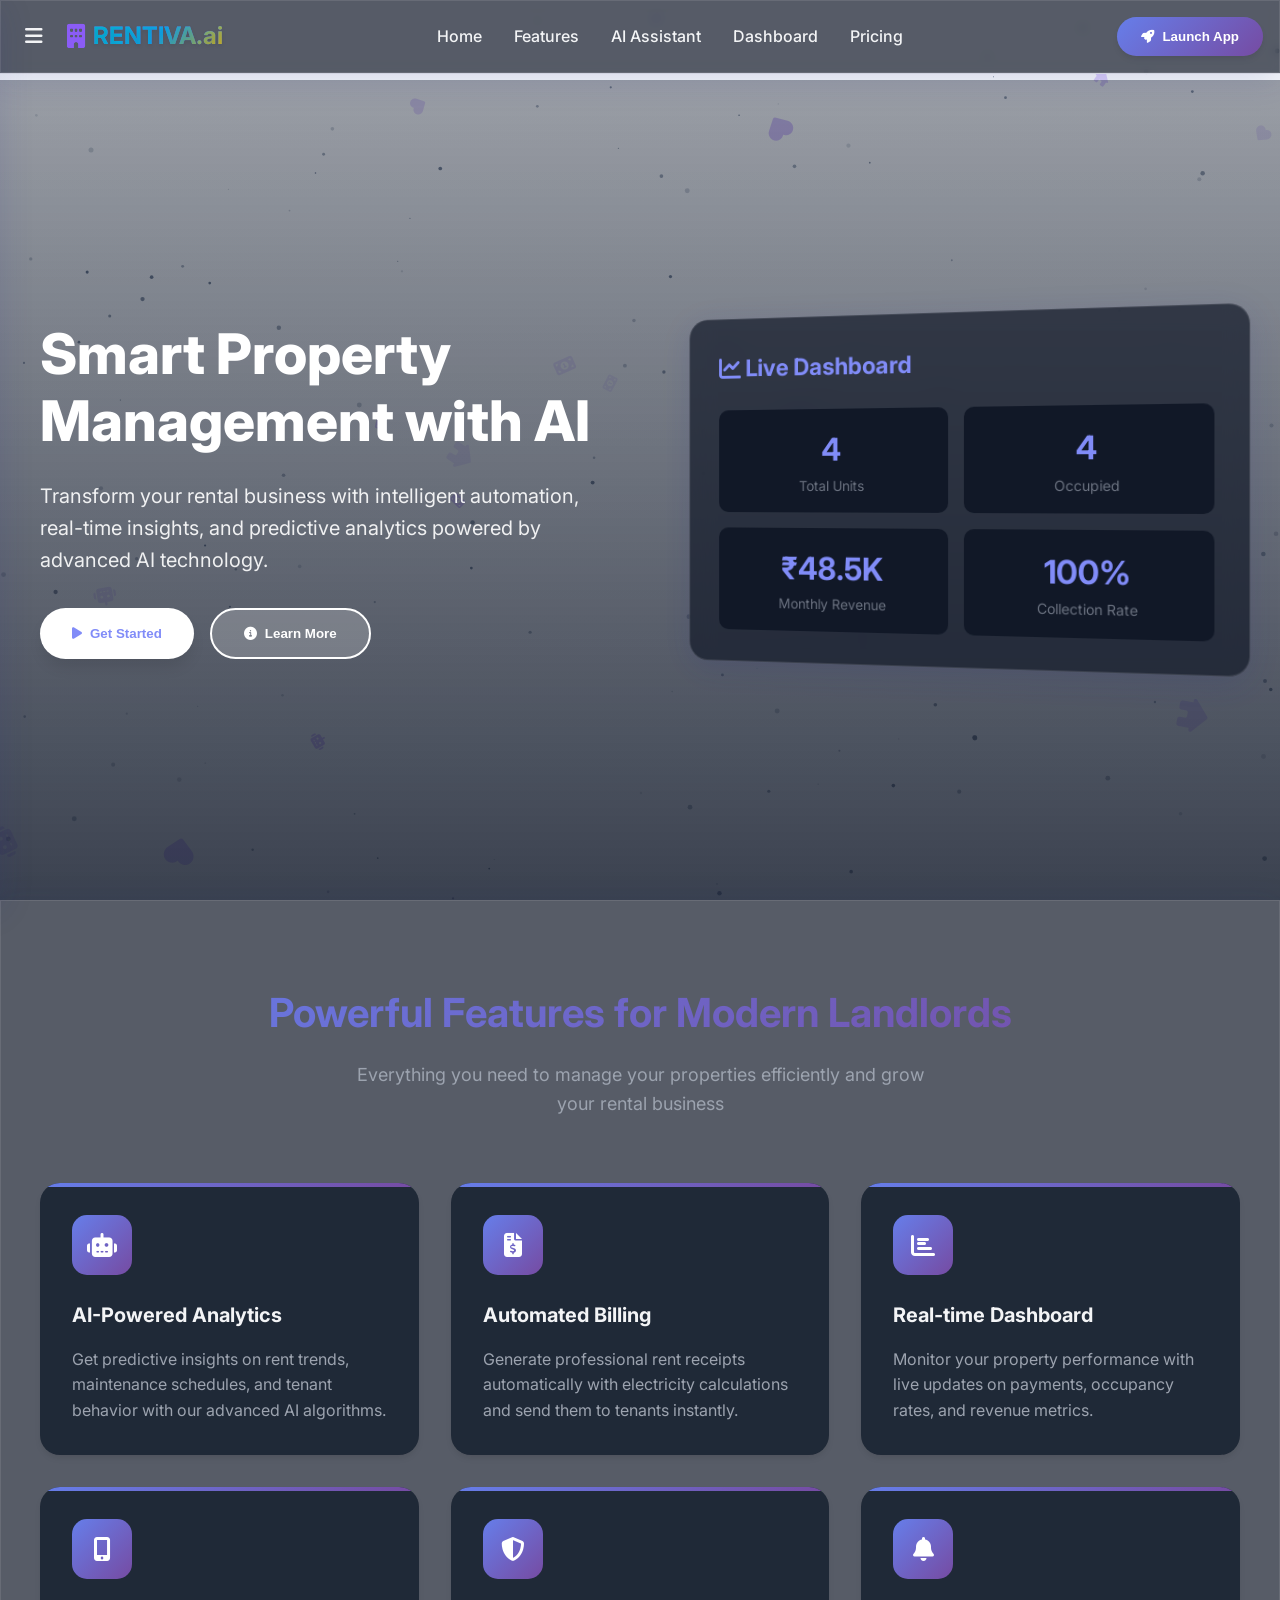
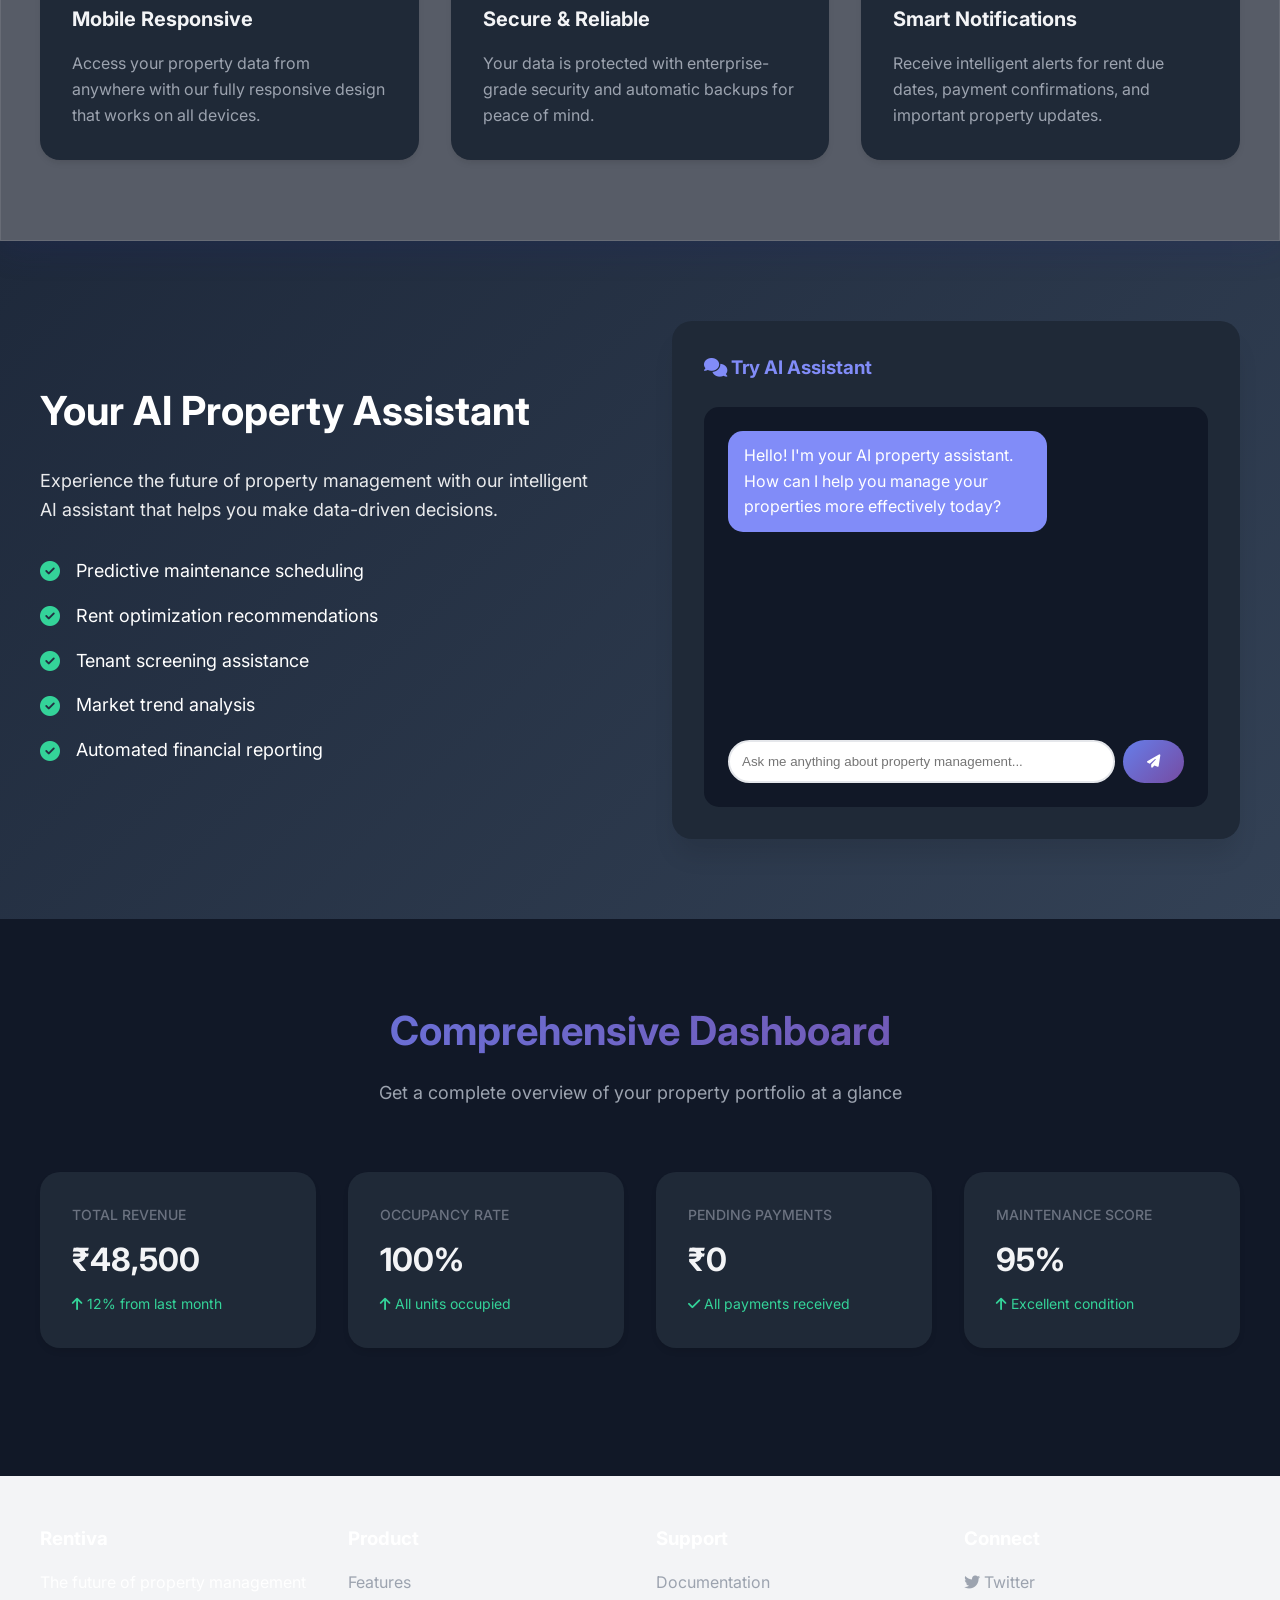
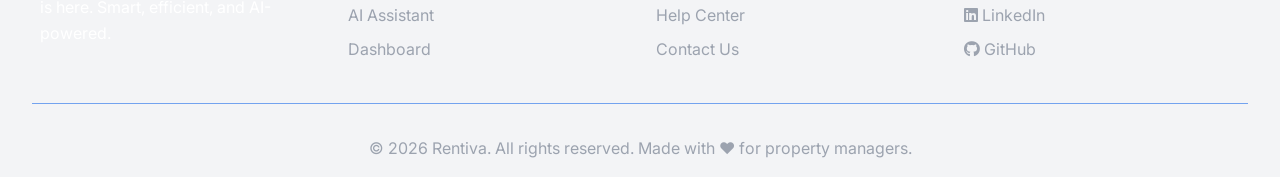
==== commit 4b19758f: "Update index.html" ====
--- a/public/index.html
+++ b/public/index.html
@@ -1832,7 +1832,7 @@
 
     // Firebase configuration (Placeholder - update with actual config via MCP once logged in)
     const firebaseConfig = {
-      apiKey: "AIzaSyCG8oXE_17nrbzKZ2v68aEhNYkhrGyiPjU",
+      apiKey: "API-KEY",
       authDomain: "rentiva-ai.firebaseapp.com",
       projectId: "rentiva-ai",
       storageBucket: "rentiva-ai.firebasestorage.app",
@@ -2539,4 +2539,4 @@
   <script src="majestic-theme.js"></script>
 </body>
 
-</html>+</html>
